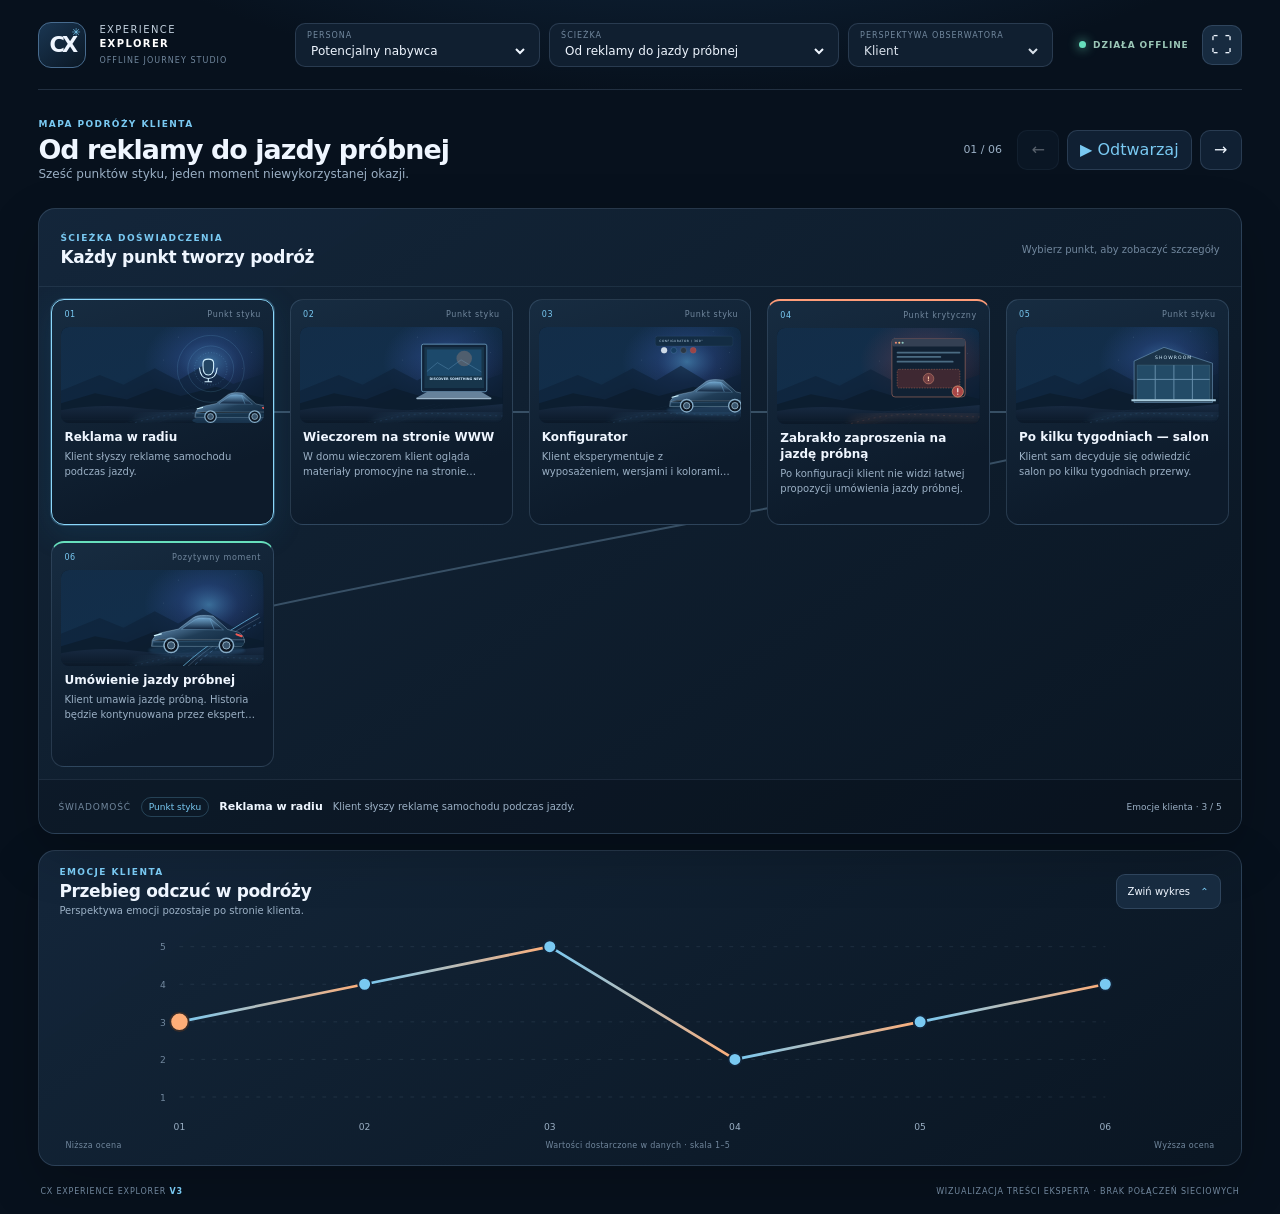
==== index.html @ 1cf200c5 "Initial commit: CX Journey Experience Co-Authored-By: Claude Sonnet 5.5 <noreply@anthropic.com>" ====
<!doctype html>
<html lang="pl">
<head>
  <meta charset="utf-8">
  <meta name="viewport" content="width=device-width, initial-scale=1">
  <meta name="color-scheme" content="dark">
  <title>CX Journey Experience — v3</title>
  <link rel="stylesheet" href="style.css">
</head>
<body>
<div class="app-shell" id="app">
  <header class="topbar">
    <a class="brand" href="#top" aria-label="CX Experience Explorer — strona główna">
      <span class="brand-icon">CX<span>✳</span></span>
      <span class="brand-name">EXPERIENCE <b>EXPLORER</b><small>OFFLINE JOURNEY STUDIO</small></span>
    </a>
    <div class="selectors">
      <label class="select-wrap"><span>PERSONA</span><select id="persona" aria-label="Wybierz personę"></select></label>
      <label class="select-wrap journey-select"><span>ŚCIEŻKA</span><select id="journey" aria-label="Wybierz ścieżkę"></select></label>
      <label class="select-wrap perspective-select"><span>PERSPEKTYWA OBSERWATORA</span><select id="perspective" aria-label="Perspektywa obserwatora"></select></label>
    </div>
    <div class="top-actions"><span class="offline"><i></i> DZIAŁA OFFLINE</span><button class="icon-button" id="fullscreen" type="button" title="Przełącz pełny ekran" aria-label="Przełącz pełny ekran">⛶</button></div>
  </header>

  <main id="top">
    <section class="journey-heading" aria-label="Wybrana podróż">
      <div><span class="eyebrow">MAPA PODRÓŻY KLIENTA</span><h1 id="journeyCaption">CX Journey</h1><p id="journeySubtitle"></p></div>
      <div class="journey-controls"><span class="current-position" id="currentPosition"></span><button id="prev" type="button" aria-label="Poprzedni punkt">←</button><button id="play" type="button">▶ Odtwarzaj</button><button id="next" type="button" aria-label="Następny punkt">→</button></div>
    </section>

    <section class="workspace" id="workspace" aria-label="Mapa podróży i szczegóły">
      <div class="map-panel">
        <div class="map-panel-heading"><div><span class="eyebrow">ŚCIEŻKA DOŚWIADCZENIA</span><h2>Każdy punkt tworzy podróż</h2></div><span class="map-hint">Wybierz punkt, aby zobaczyć szczegóły</span></div>
        <div class="graph-scroll"><div class="graph-canvas" id="journeyMap" aria-label="Interaktywna mapa punktów styku"><svg class="graph-edges" id="graphEdges" aria-hidden="true"></svg><div class="graph-nodes" id="graphNodes"></div></div></div>
        <div class="selected-summary" aria-live="polite"><span class="summary-scene" id="currentScene"></span><span class="type-pill" id="currentType"></span><strong id="currentTitle"></strong><span id="currentDescription"></span><small id="selectedEmotion"></small></div>
      </div>
      <aside class="detail-drawer" id="detailDrawer" hidden aria-label="Szczegóły punktu styku">
        <div class="drawer-heading"><div><span class="eyebrow">SZCZEGÓŁY MOMENTU</span><span class="drawer-perspective">PERSPEKTYWA · <b id="drawerPerspective">KLIENT</b></span></div><button class="icon-button" id="closeDetails" type="button" aria-label="Zamknij szczegóły">×</button></div>
        <div id="detailBody"></div>
      </aside>
    </section>

    <section class="emotion-panel" aria-label="Emocje klienta">
      <div class="emotion-heading"><div><span class="eyebrow">EMOCJE KLIENTA</span><h2>Przebieg odczuć w podróży</h2><p>Perspektywa emocji pozostaje po stronie klienta.</p></div><button id="toggleEmotions" class="collapse-button" type="button" aria-expanded="true" aria-controls="emotionContent">Zwiń wykres <span>⌃</span></button></div>
      <div id="emotionContent"><div class="emotion-chart-wrap"><svg id="emotionChart" viewBox="0 0 1100 240" role="group" aria-label="Wykres emocji klienta dla punktów podróży"></svg><p id="emotionEmpty" class="empty-emotions" hidden>Brak danych emocjonalnych dla tej ścieżki.</p></div><div class="chart-legend"><span>Niższa ocena</span><span>Wartości dostarczone w danych · skala 1–5</span><span>Wyższa ocena</span></div></div>
    </section>
  </main>
  <footer class="site-footer"><span>CX EXPERIENCE EXPLORER <b>V3</b></span><span>WIZUALIZACJA TREŚCI EKSPERTA · BRAK POŁĄCZEŃ SIECIOWYCH</span></footer>
</div>
<div id="errorScreen" class="error-screen" hidden><h1>Nie można uruchomić wizualizacji</h1><p id="errorText"></p><small>Sprawdź pliki danych i odśwież stronę.</small></div>
<script src="data/personas.js"></script>
<script src="data/journeys.js"></script>
<script src="js/scenes.js"></script>
<script src="app.js"></script>
</body>
</html>
---- style.css ----
@import url("css/tokens.css");
@import url("css/layout.css");
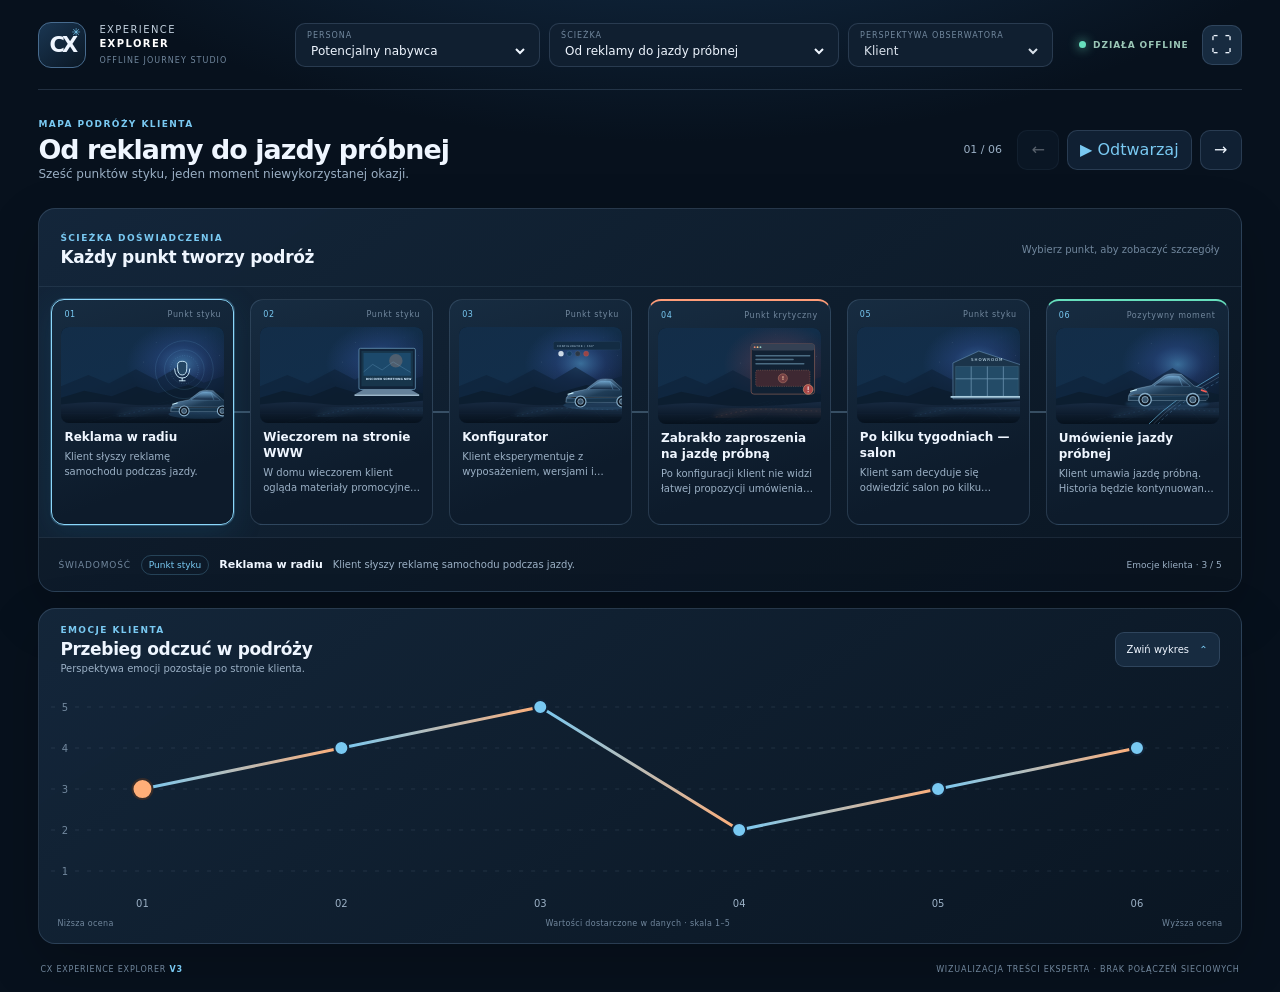
==== commit 0a08bb7d: "Align emotion chart with journey map; drawer affects both panels Co-Authored-By: Claude Sonnet 5.5 <" ====
--- a/index.html
+++ b/index.html
@@ -29,10 +29,16 @@
     </section>
 
     <section class="workspace" id="workspace" aria-label="Mapa podróży i szczegóły">
+      <div class="workspace-main">
       <div class="map-panel">
         <div class="map-panel-heading"><div><span class="eyebrow">ŚCIEŻKA DOŚWIADCZENIA</span><h2>Każdy punkt tworzy podróż</h2></div><span class="map-hint">Wybierz punkt, aby zobaczyć szczegóły</span></div>
         <div class="graph-scroll"><div class="graph-canvas" id="journeyMap" aria-label="Interaktywna mapa punktów styku"><svg class="graph-edges" id="graphEdges" aria-hidden="true"></svg><div class="graph-nodes" id="graphNodes"></div></div></div>
         <div class="selected-summary" aria-live="polite"><span class="summary-scene" id="currentScene"></span><span class="type-pill" id="currentType"></span><strong id="currentTitle"></strong><span id="currentDescription"></span><small id="selectedEmotion"></small></div>
+      </div>
+      <section class="emotion-panel" aria-label="Emocje klienta">
+      <div class="emotion-heading"><div><span class="eyebrow">EMOCJE KLIENTA</span><h2>Przebieg odczuć w podróży</h2><p>Perspektywa emocji pozostaje po stronie klienta.</p></div><button id="toggleEmotions" class="collapse-button" type="button" aria-expanded="true" aria-controls="emotionContent">Zwiń wykres <span>⌃</span></button></div>
+      <div id="emotionContent"><div class="emotion-chart-wrap"><svg id="emotionChart" viewBox="0 0 1100 240" role="group" aria-label="Wykres emocji klienta dla punktów podróży"></svg><p id="emotionEmpty" class="empty-emotions" hidden>Brak danych emocjonalnych dla tej ścieżki.</p></div><div class="chart-legend"><span>Niższa ocena</span><span>Wartości dostarczone w danych · skala 1–5</span><span>Wyższa ocena</span></div></div>
+      </section>
       </div>
       <aside class="detail-drawer" id="detailDrawer" hidden aria-label="Szczegóły punktu styku">
         <div class="drawer-heading"><div><span class="eyebrow">SZCZEGÓŁY MOMENTU</span><span class="drawer-perspective">PERSPEKTYWA · <b id="drawerPerspective">KLIENT</b></span></div><button class="icon-button" id="closeDetails" type="button" aria-label="Zamknij szczegóły">×</button></div>
@@ -40,10 +46,6 @@
       </aside>
     </section>
 
-    <section class="emotion-panel" aria-label="Emocje klienta">
-      <div class="emotion-heading"><div><span class="eyebrow">EMOCJE KLIENTA</span><h2>Przebieg odczuć w podróży</h2><p>Perspektywa emocji pozostaje po stronie klienta.</p></div><button id="toggleEmotions" class="collapse-button" type="button" aria-expanded="true" aria-controls="emotionContent">Zwiń wykres <span>⌃</span></button></div>
-      <div id="emotionContent"><div class="emotion-chart-wrap"><svg id="emotionChart" viewBox="0 0 1100 240" role="group" aria-label="Wykres emocji klienta dla punktów podróży"></svg><p id="emotionEmpty" class="empty-emotions" hidden>Brak danych emocjonalnych dla tej ścieżki.</p></div><div class="chart-legend"><span>Niższa ocena</span><span>Wartości dostarczone w danych · skala 1–5</span><span>Wyższa ocena</span></div></div>
-    </section>
   </main>
   <footer class="site-footer"><span>CX EXPERIENCE EXPLORER <b>V3</b></span><span>WIZUALIZACJA TREŚCI EKSPERTA · BRAK POŁĄCZEŃ SIECIOWYCH</span></footer>
 </div>
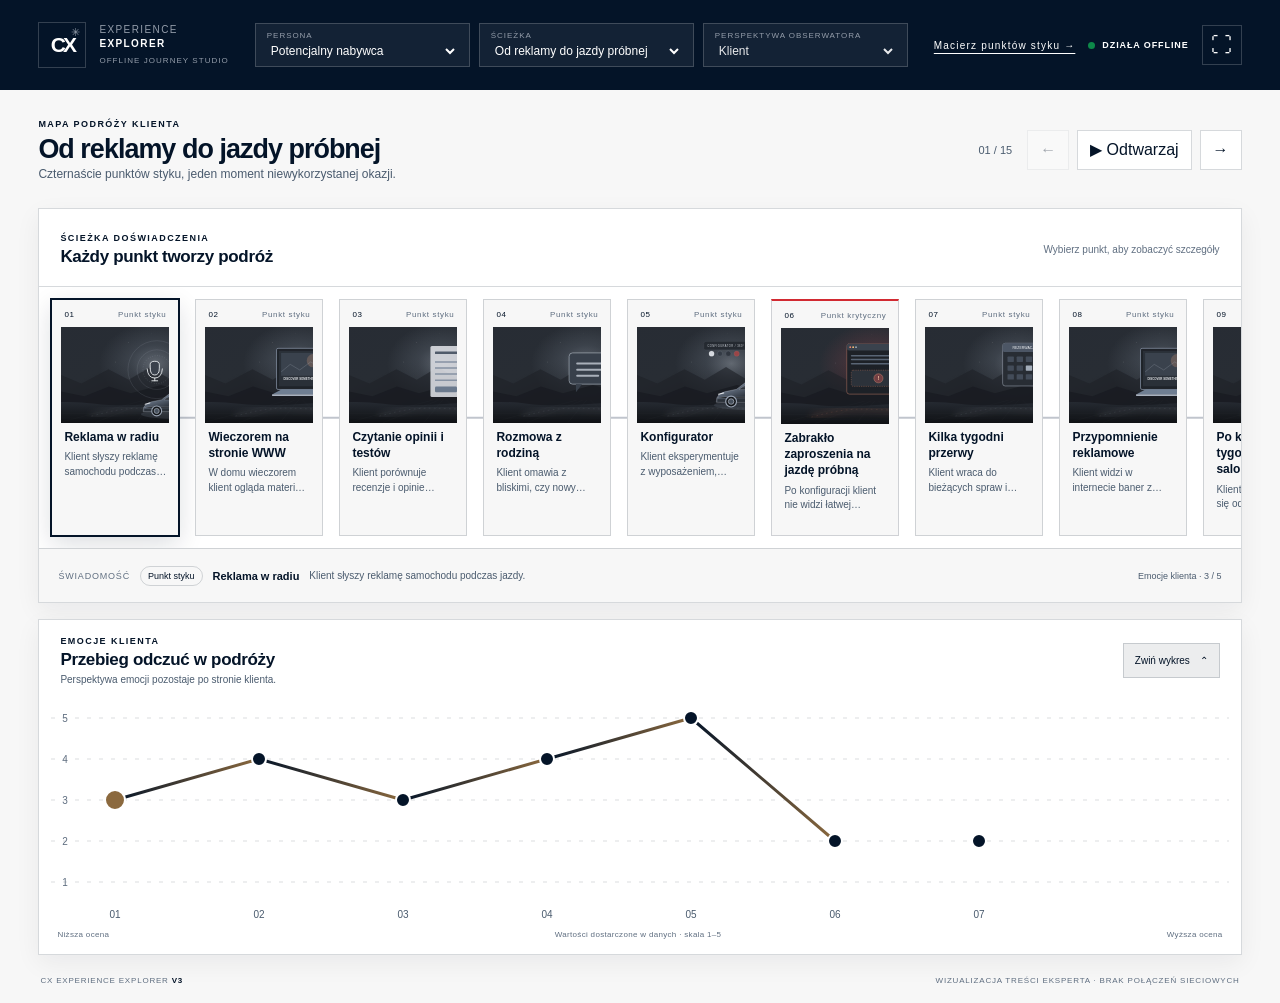
==== commit dde00859: "Macierz: heatmapa punktów styku z trybem omawiania (matrix.html), dane generowane do data/matrix.js " ====
--- a/index.html
+++ b/index.html
@@ -19,7 +19,7 @@
       <label class="select-wrap journey-select"><span>ŚCIEŻKA</span><select id="journey" aria-label="Wybierz ścieżkę"></select></label>
       <label class="select-wrap perspective-select"><span>PERSPEKTYWA OBSERWATORA</span><select id="perspective" aria-label="Perspektywa obserwatora"></select></label>
     </div>
-    <div class="top-actions"><span class="offline"><i></i> DZIAŁA OFFLINE</span><button class="icon-button" id="fullscreen" type="button" title="Przełącz pełny ekran" aria-label="Przełącz pełny ekran">⛶</button></div>
+    <div class="top-actions"><a class="top-link" href="matrix.html">Macierz punktów styku →</a><span class="offline"><i></i> DZIAŁA OFFLINE</span><button class="icon-button" id="fullscreen" type="button" title="Przełącz pełny ekran" aria-label="Przełącz pełny ekran">⛶</button></div>
   </header>
 
   <main id="top">
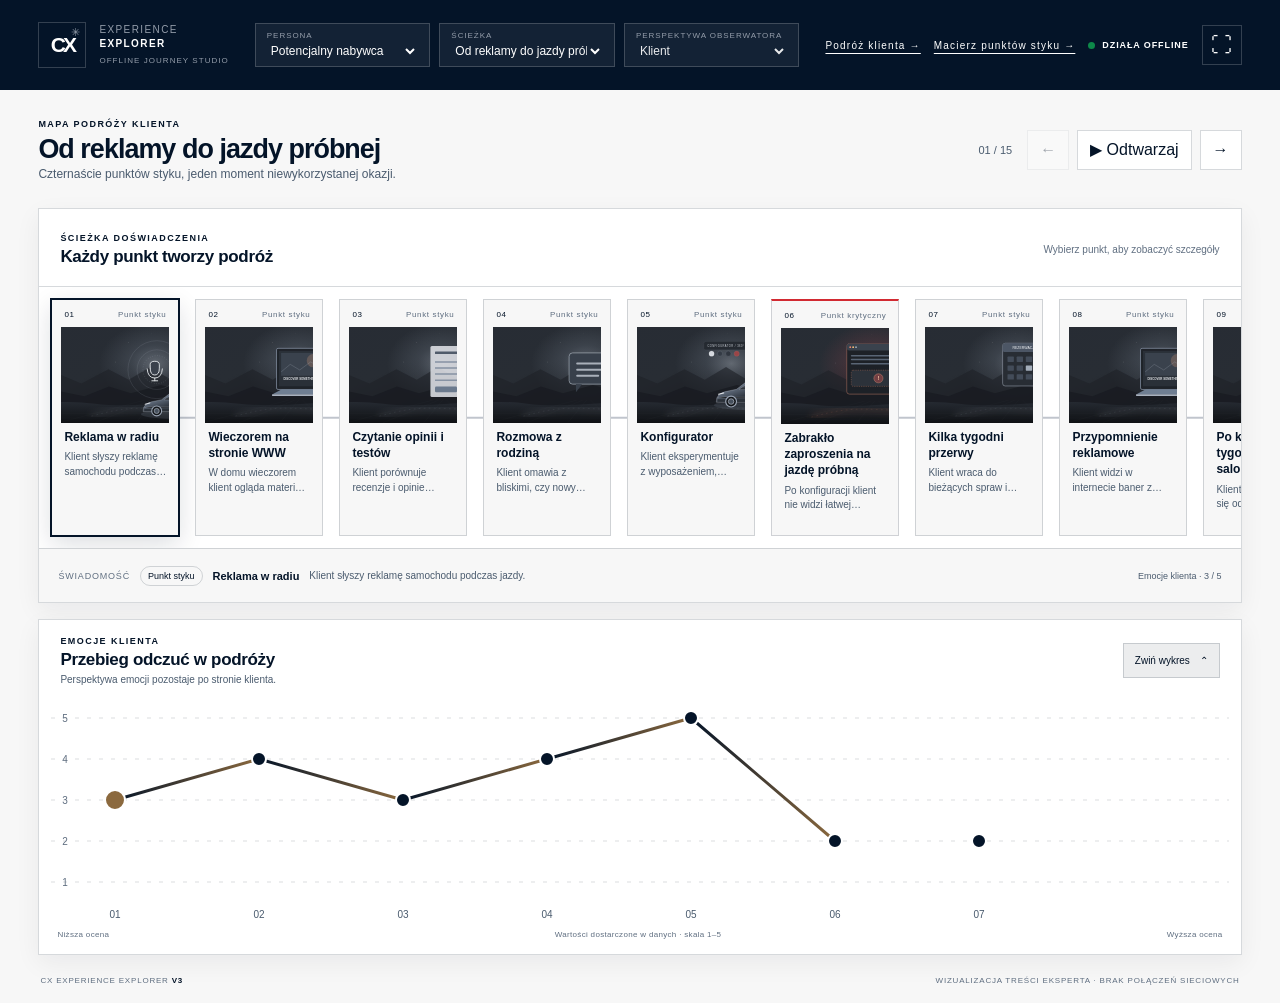
==== commit 3d93d8a9: "cj.html: widoki Orbita i Krajobraz (horyzont emocji, Pokaż poprawę, Przejdź podróż); link do cj.html" ====
--- a/index.html
+++ b/index.html
@@ -19,7 +19,7 @@
       <label class="select-wrap journey-select"><span>ŚCIEŻKA</span><select id="journey" aria-label="Wybierz ścieżkę"></select></label>
       <label class="select-wrap perspective-select"><span>PERSPEKTYWA OBSERWATORA</span><select id="perspective" aria-label="Perspektywa obserwatora"></select></label>
     </div>
-    <div class="top-actions"><a class="top-link" href="matrix.html">Macierz punktów styku →</a><span class="offline"><i></i> DZIAŁA OFFLINE</span><button class="icon-button" id="fullscreen" type="button" title="Przełącz pełny ekran" aria-label="Przełącz pełny ekran">⛶</button></div>
+    <div class="top-actions"><a class="top-link" href="cj.html">Podróż klienta →</a><a class="top-link" href="matrix.html">Macierz punktów styku →</a><span class="offline"><i></i> DZIAŁA OFFLINE</span><button class="icon-button" id="fullscreen" type="button" title="Przełącz pełny ekran" aria-label="Przełącz pełny ekran">⛶</button></div>
   </header>
 
   <main id="top">
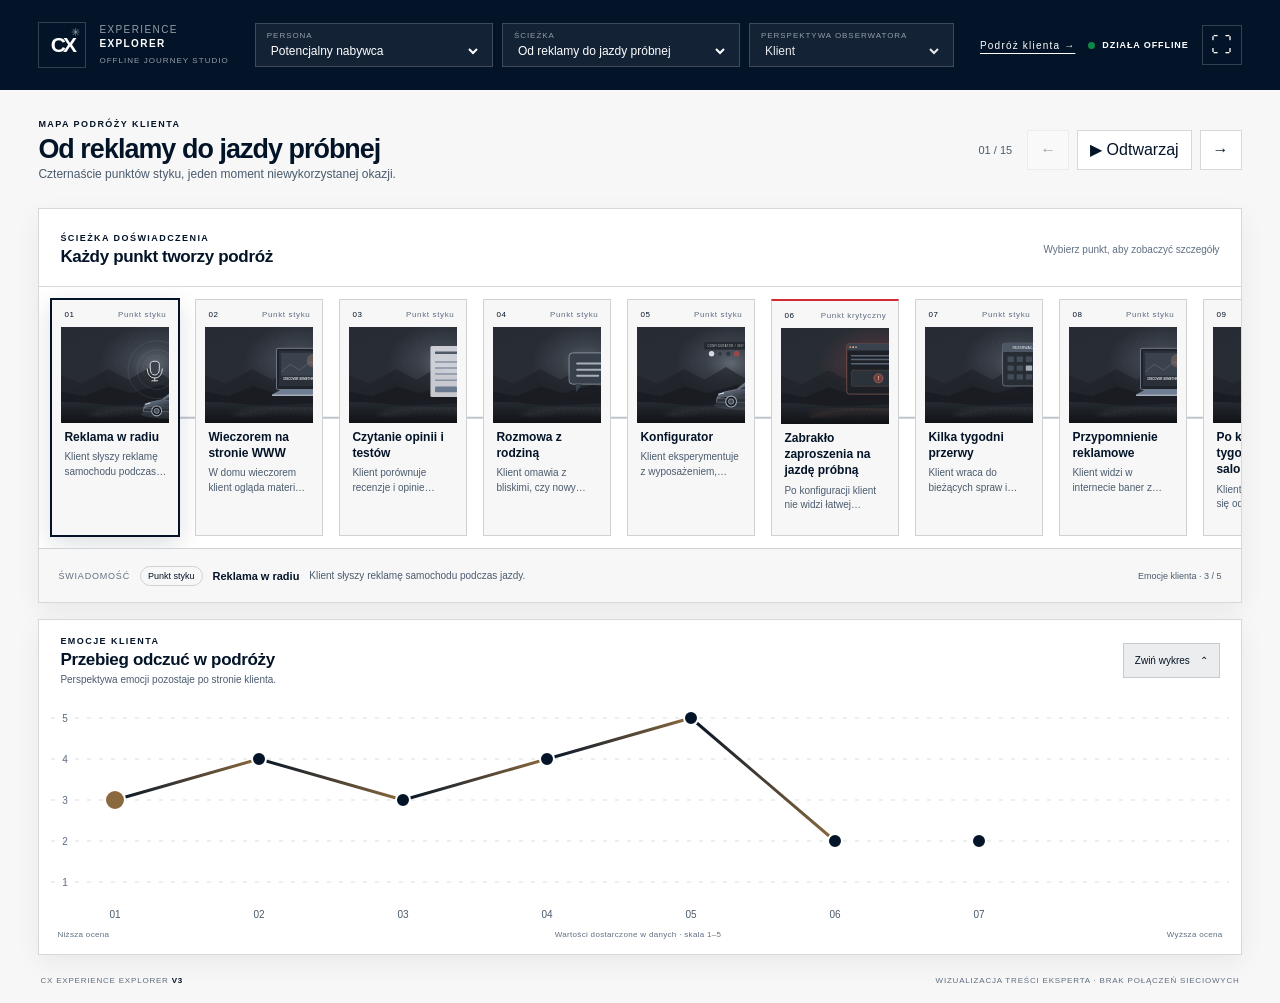
==== commit 85f2841b: "cj: plynniejsza animacja Krajobrazu (bez filtra rozmycia), menu 'Wiecej widokow' z pozostalymi widok" ====
--- a/index.html
+++ b/index.html
@@ -5,7 +5,7 @@
   <meta name="viewport" content="width=device-width, initial-scale=1">
   <meta name="color-scheme" content="dark">
   <title>CX Journey Experience — v3</title>
-  <link rel="stylesheet" href="style.css">
+  <link rel="stylesheet" href="css/style.css">
 </head>
 <body>
 <div class="app-shell" id="app">
@@ -19,7 +19,7 @@
       <label class="select-wrap journey-select"><span>ŚCIEŻKA</span><select id="journey" aria-label="Wybierz ścieżkę"></select></label>
       <label class="select-wrap perspective-select"><span>PERSPEKTYWA OBSERWATORA</span><select id="perspective" aria-label="Perspektywa obserwatora"></select></label>
     </div>
-    <div class="top-actions"><a class="top-link" href="cj.html">Podróż klienta →</a><a class="top-link" href="matrix.html">Macierz punktów styku →</a><span class="offline"><i></i> DZIAŁA OFFLINE</span><button class="icon-button" id="fullscreen" type="button" title="Przełącz pełny ekran" aria-label="Przełącz pełny ekran">⛶</button></div>
+    <div class="top-actions"><a class="top-link" href="pages/cj.html">Podróż klienta →</a><span class="offline"><i></i> DZIAŁA OFFLINE</span><button class="icon-button" id="fullscreen" type="button" title="Przełącz pełny ekran" aria-label="Przełącz pełny ekran">⛶</button></div>
   </header>
 
   <main id="top">
@@ -53,6 +53,6 @@
 <script src="data/personas.js"></script>
 <script src="data/journeys.js"></script>
 <script src="js/scenes.js"></script>
-<script src="app.js"></script>
+<script src="js/app.js"></script>
 </body>
 </html>
--- a/css/style.css
+++ b/css/style.css
@@ -0,0 +1,2 @@
+@import url("tokens.css");
+@import url("layout.css");
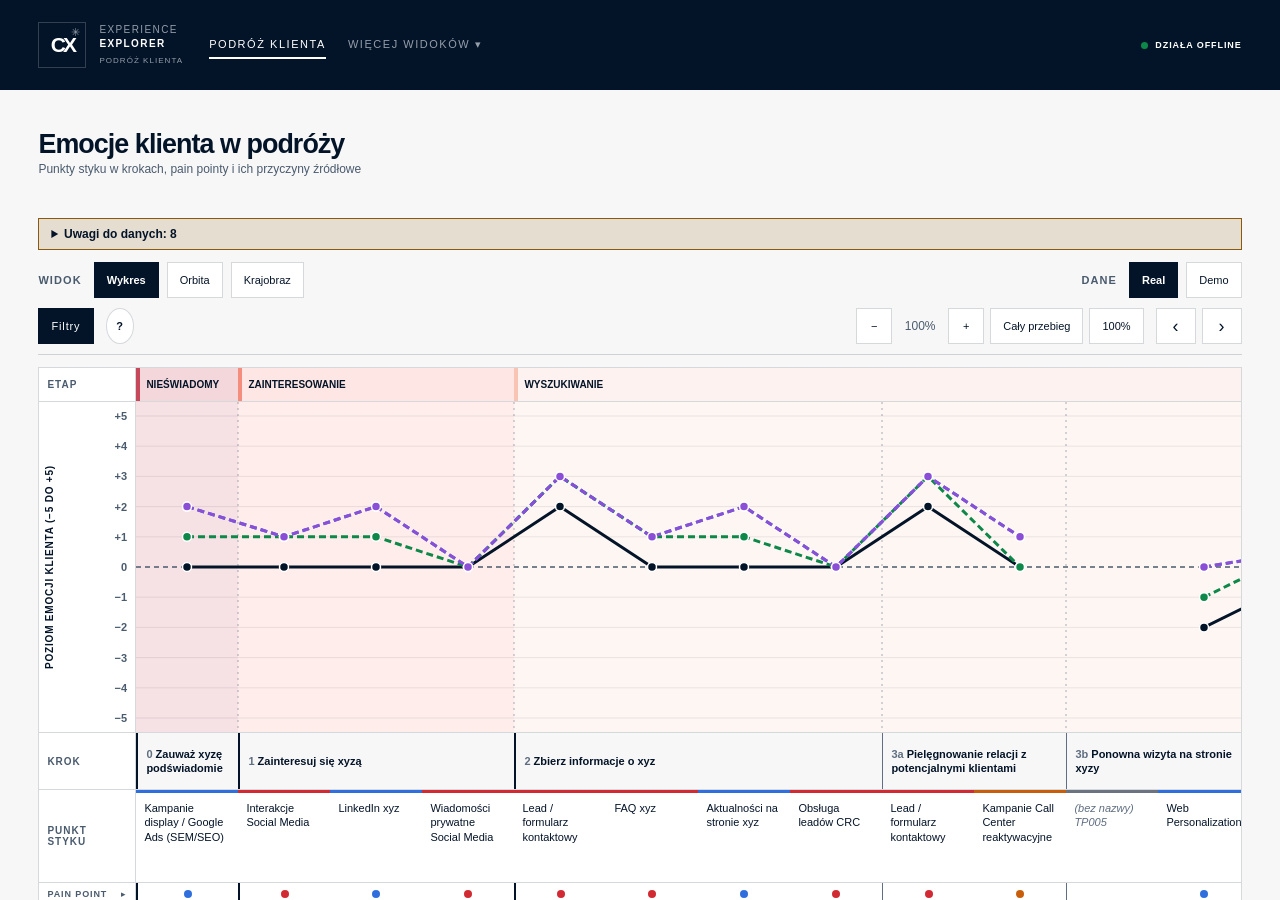
==== commit 9b3392e9: "index.html przekierowuje na cj (widok glowny), stara mapa podrozy do pages/sciezki.html Co-Authored-" ====
--- a/index.html
+++ b/index.html
@@ -2,57 +2,8 @@
 <html lang="pl">
 <head>
   <meta charset="utf-8">
-  <meta name="viewport" content="width=device-width, initial-scale=1">
-  <meta name="color-scheme" content="dark">
-  <title>CX Journey Experience — v3</title>
-  <link rel="stylesheet" href="css/style.css">
+  <meta http-equiv="refresh" content="0; url=pages/cj.html">
+  <title>CX Journey Experience</title>
 </head>
-<body>
-<div class="app-shell" id="app">
-  <header class="topbar">
-    <a class="brand" href="#top" aria-label="CX Experience Explorer — strona główna">
-      <span class="brand-icon">CX<span>✳</span></span>
-      <span class="brand-name">EXPERIENCE <b>EXPLORER</b><small>OFFLINE JOURNEY STUDIO</small></span>
-    </a>
-    <div class="selectors">
-      <label class="select-wrap"><span>PERSONA</span><select id="persona" aria-label="Wybierz personę"></select></label>
-      <label class="select-wrap journey-select"><span>ŚCIEŻKA</span><select id="journey" aria-label="Wybierz ścieżkę"></select></label>
-      <label class="select-wrap perspective-select"><span>PERSPEKTYWA OBSERWATORA</span><select id="perspective" aria-label="Perspektywa obserwatora"></select></label>
-    </div>
-    <div class="top-actions"><a class="top-link" href="pages/cj.html">Podróż klienta →</a><span class="offline"><i></i> DZIAŁA OFFLINE</span><button class="icon-button" id="fullscreen" type="button" title="Przełącz pełny ekran" aria-label="Przełącz pełny ekran">⛶</button></div>
-  </header>
-
-  <main id="top">
-    <section class="journey-heading" aria-label="Wybrana podróż">
-      <div><span class="eyebrow">MAPA PODRÓŻY KLIENTA</span><h1 id="journeyCaption">CX Journey</h1><p id="journeySubtitle"></p></div>
-      <div class="journey-controls"><span class="current-position" id="currentPosition"></span><button id="prev" type="button" aria-label="Poprzedni punkt">←</button><button id="play" type="button">▶ Odtwarzaj</button><button id="next" type="button" aria-label="Następny punkt">→</button></div>
-    </section>
-
-    <section class="workspace" id="workspace" aria-label="Mapa podróży i szczegóły">
-      <div class="workspace-main">
-      <div class="map-panel">
-        <div class="map-panel-heading"><div><span class="eyebrow">ŚCIEŻKA DOŚWIADCZENIA</span><h2>Każdy punkt tworzy podróż</h2></div><span class="map-hint">Wybierz punkt, aby zobaczyć szczegóły</span></div>
-        <div class="graph-scroll"><div class="graph-canvas" id="journeyMap" aria-label="Interaktywna mapa punktów styku"><svg class="graph-edges" id="graphEdges" aria-hidden="true"></svg><div class="graph-nodes" id="graphNodes"></div></div></div>
-        <div class="selected-summary" aria-live="polite"><span class="summary-scene" id="currentScene"></span><span class="type-pill" id="currentType"></span><strong id="currentTitle"></strong><span id="currentDescription"></span><small id="selectedEmotion"></small></div>
-      </div>
-      <section class="emotion-panel" aria-label="Emocje klienta">
-      <div class="emotion-heading"><div><span class="eyebrow">EMOCJE KLIENTA</span><h2>Przebieg odczuć w podróży</h2><p>Perspektywa emocji pozostaje po stronie klienta.</p></div><button id="toggleEmotions" class="collapse-button" type="button" aria-expanded="true" aria-controls="emotionContent">Zwiń wykres <span>⌃</span></button></div>
-      <div id="emotionContent"><div class="emotion-chart-wrap"><svg id="emotionChart" viewBox="0 0 1100 240" role="group" aria-label="Wykres emocji klienta dla punktów podróży"></svg><p id="emotionEmpty" class="empty-emotions" hidden>Brak danych emocjonalnych dla tej ścieżki.</p></div><div class="chart-legend"><span>Niższa ocena</span><span>Wartości dostarczone w danych · skala 1–5</span><span>Wyższa ocena</span></div></div>
-      </section>
-      </div>
-      <aside class="detail-drawer" id="detailDrawer" hidden aria-label="Szczegóły punktu styku">
-        <div class="drawer-heading"><div><span class="eyebrow">SZCZEGÓŁY MOMENTU</span><span class="drawer-perspective">PERSPEKTYWA · <b id="drawerPerspective">KLIENT</b></span></div><button class="icon-button" id="closeDetails" type="button" aria-label="Zamknij szczegóły">×</button></div>
-        <div id="detailBody"></div>
-      </aside>
-    </section>
-
-  </main>
-  <footer class="site-footer"><span>CX EXPERIENCE EXPLORER <b>V3</b></span><span>WIZUALIZACJA TREŚCI EKSPERTA · BRAK POŁĄCZEŃ SIECIOWYCH</span></footer>
-</div>
-<div id="errorScreen" class="error-screen" hidden><h1>Nie można uruchomić wizualizacji</h1><p id="errorText"></p><small>Sprawdź pliki danych i odśwież stronę.</small></div>
-<script src="data/personas.js"></script>
-<script src="data/journeys.js"></script>
-<script src="js/scenes.js"></script>
-<script src="js/app.js"></script>
-</body>
+<body><a href="pages/cj.html">Podróż klienta</a></body>
 </html>
